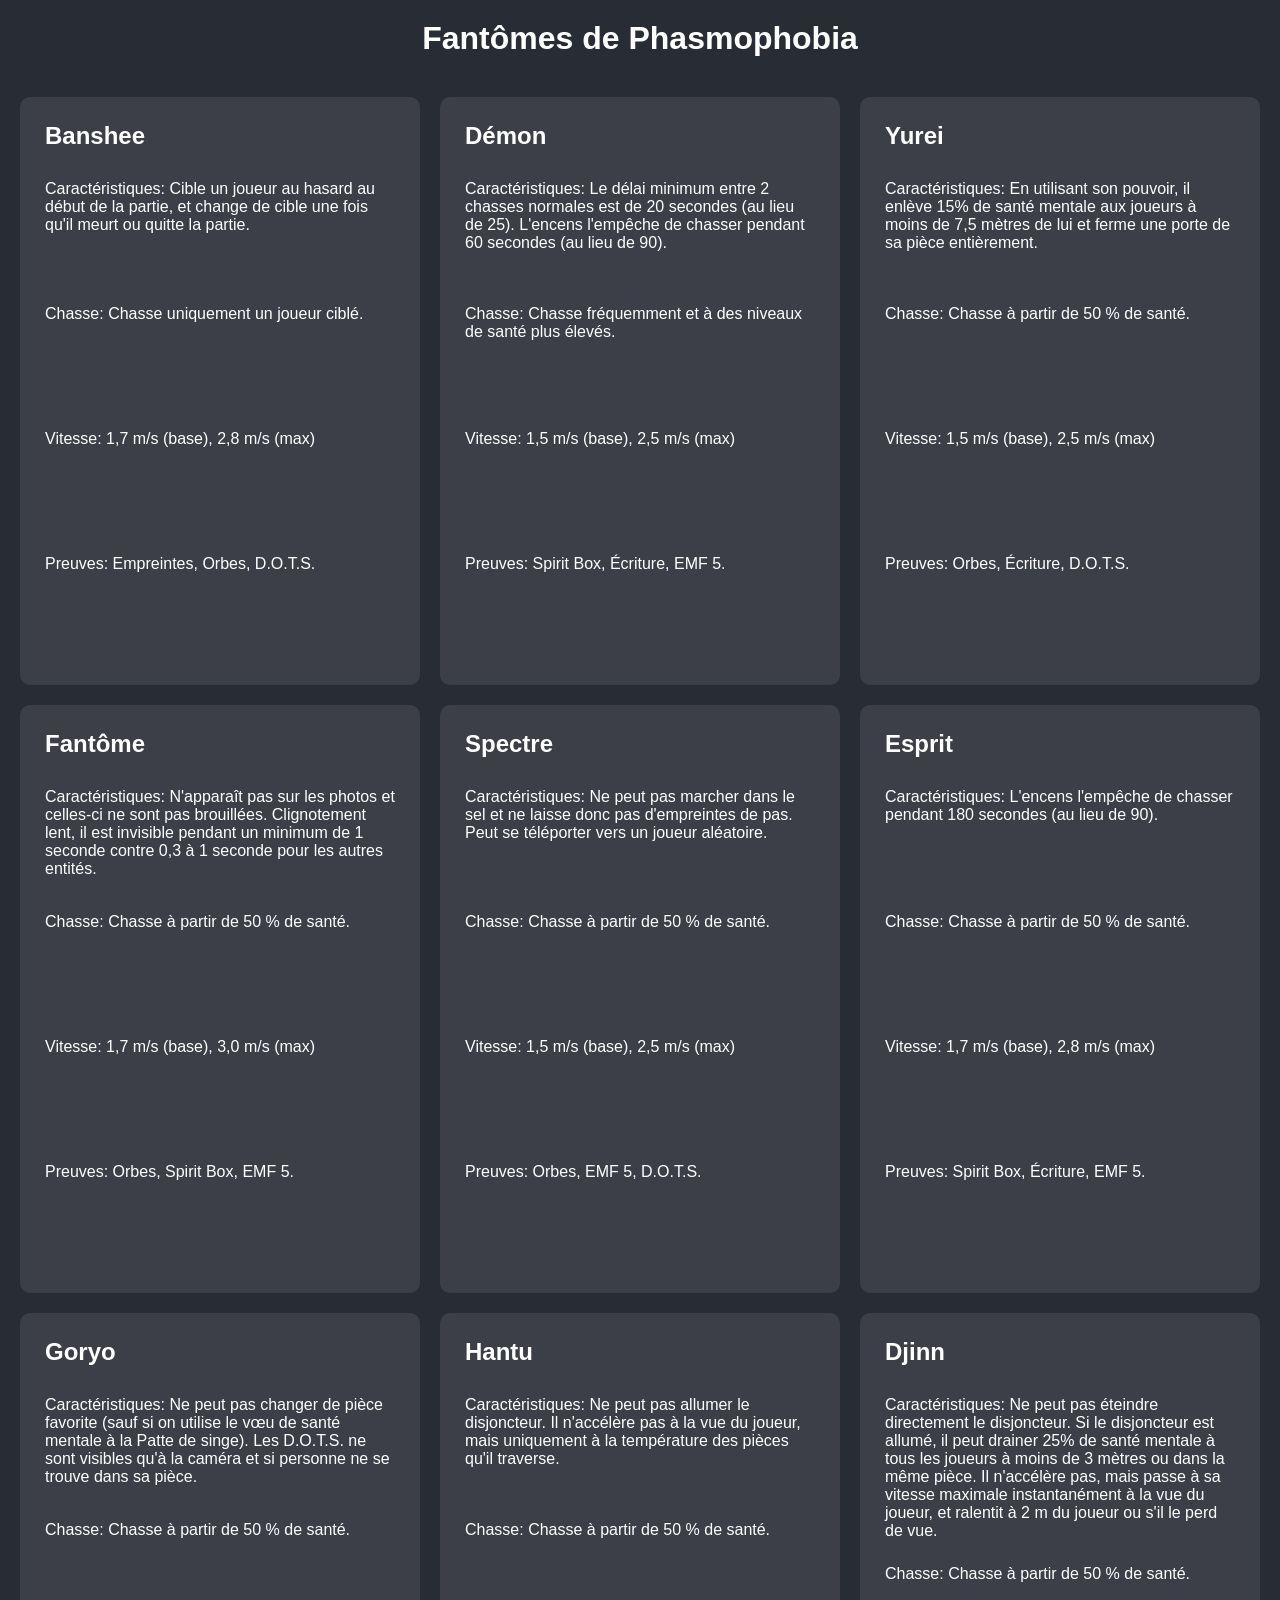
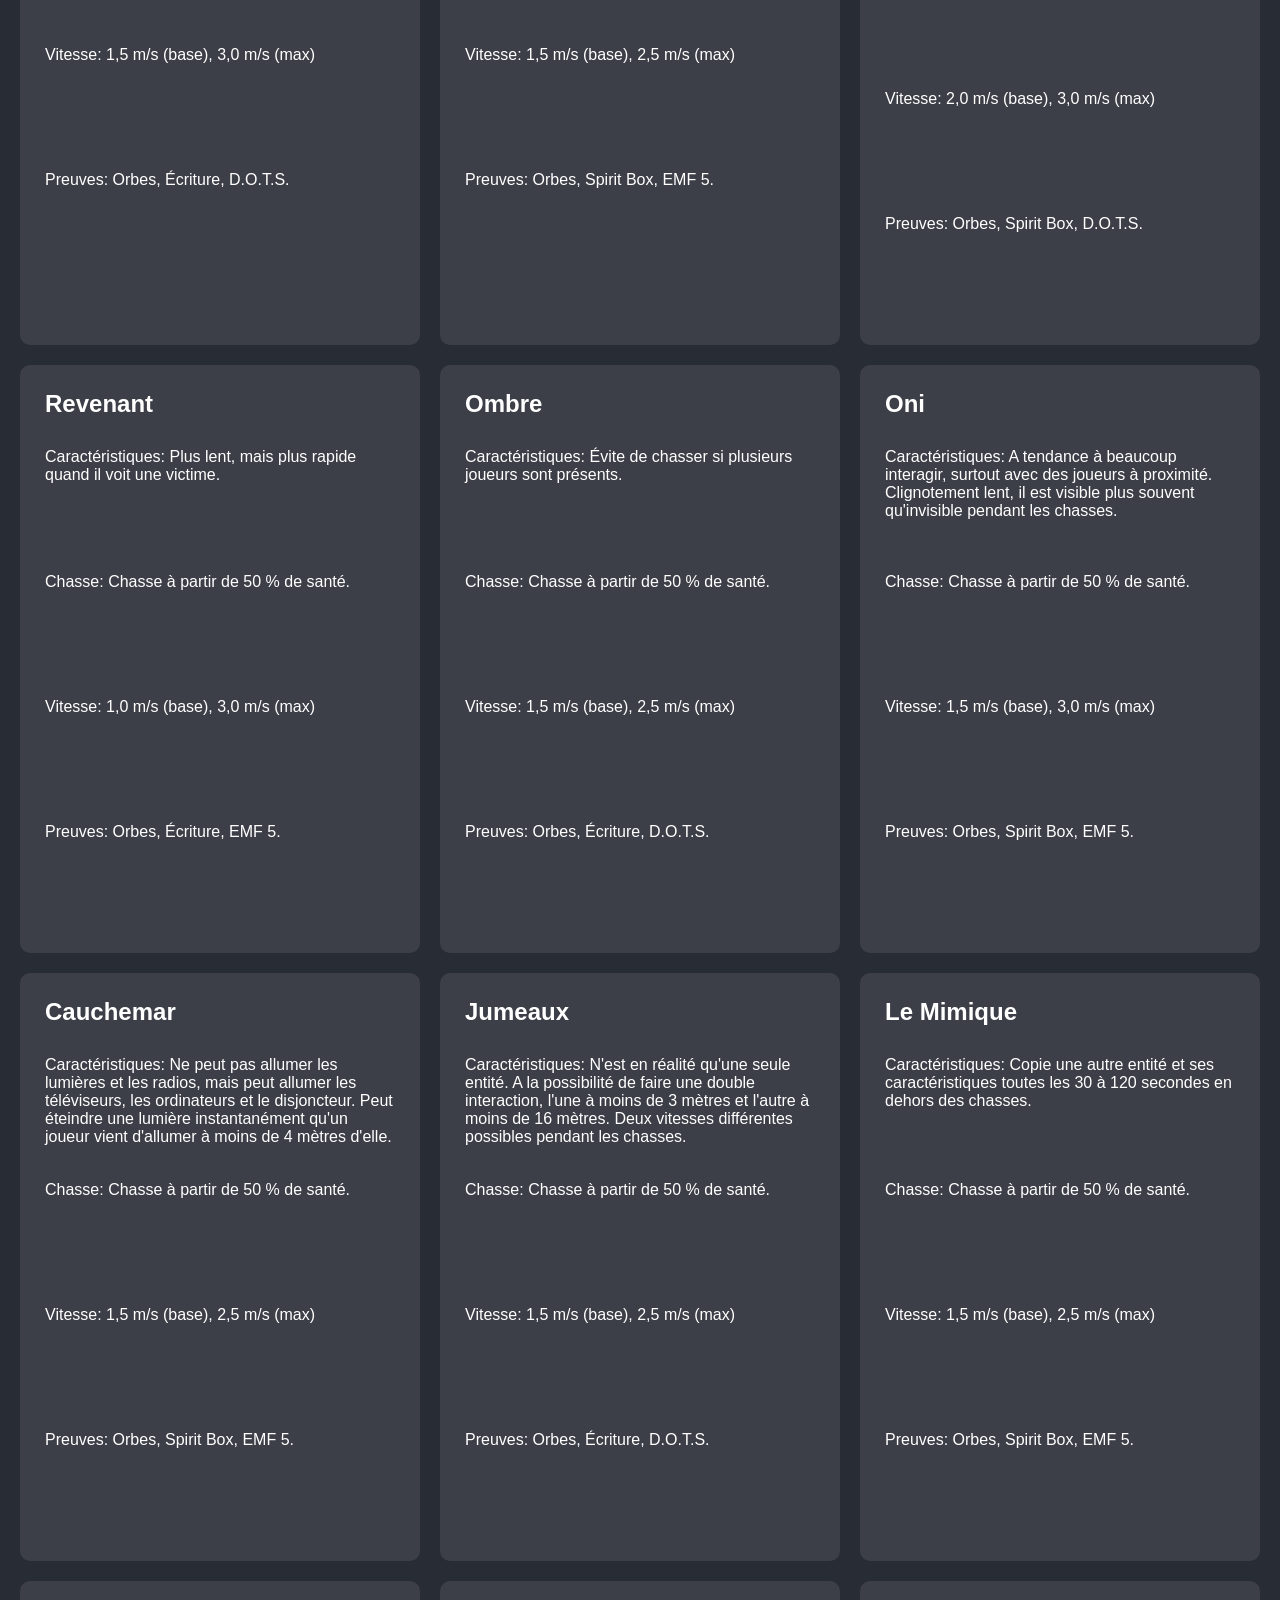
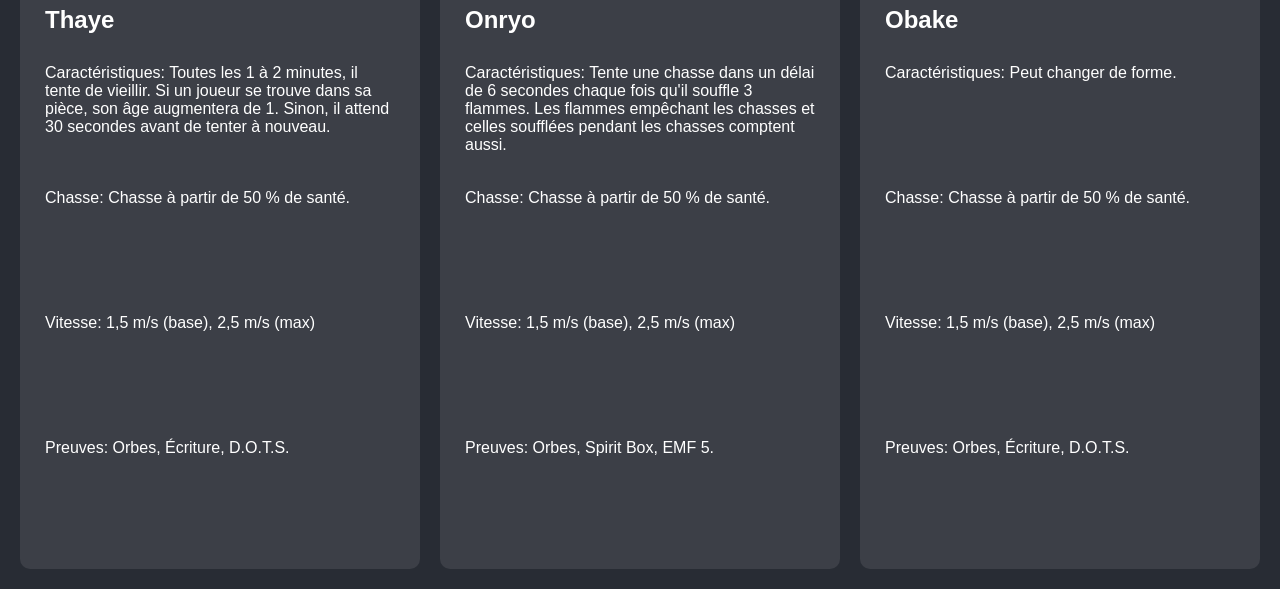
==== index.html @ 34707c2a "Add files via upload" ====
<!DOCTYPE html>
<html lang="fr">
<head>
    <meta charset="UTF-8">
    <meta name="viewport" content="width=device-width, initial-scale=1.0">
    <title>Fantômes de Phasmophobia</title>
    <link rel="stylesheet" href="styles.css">
</head>
<body>
    <header>
        <h1>Fantômes de Phasmophobia</h1>
    </header>
    <main>
        <section id="ghosts-container"></section>
    </main>
    <script src="script.js"></script>
</body>
</html>
---- styles.css ----
/* styles.css */
body {
    font-family: Arial, sans-serif;
    background-color: #282c34;
    color: white;
    margin: 0;
}

header {
    text-align: center;
    padding: 20px;
}

h1 {
    margin: 0;
}

#ghosts-container {
    display: grid;
    grid-template-columns: repeat(auto-fill, minmax(300px, 1fr));
    gap: 20px;
    padding: 20px;
}

.card {
    background-color: #3c3f47;
    border-radius: 10px;
    padding: 15px;
    transition: transform 0.3s;
}

/* Ajout d'une hauteur minimum et d'un padding plus important pour les titres et les paragraphes */
.card h2, .card h3 {
    padding: 10px; /* Ajoute un peu d'espace autour des titres */
}

.card p {
    min-height: 100px; /* Définir une hauteur minimale pour les paragraphes afin d'avoir plus d'espace */
    padding: 10px; /* Ajoute un peu d'espace autour du texte */
}

.card:hover {
    transform: scale(1.05);
}

h2 {
    margin: 0 0 10px;
}

h3 {
    margin: 10px 0 5px;
}

p {
    margin: 5px 0;
}
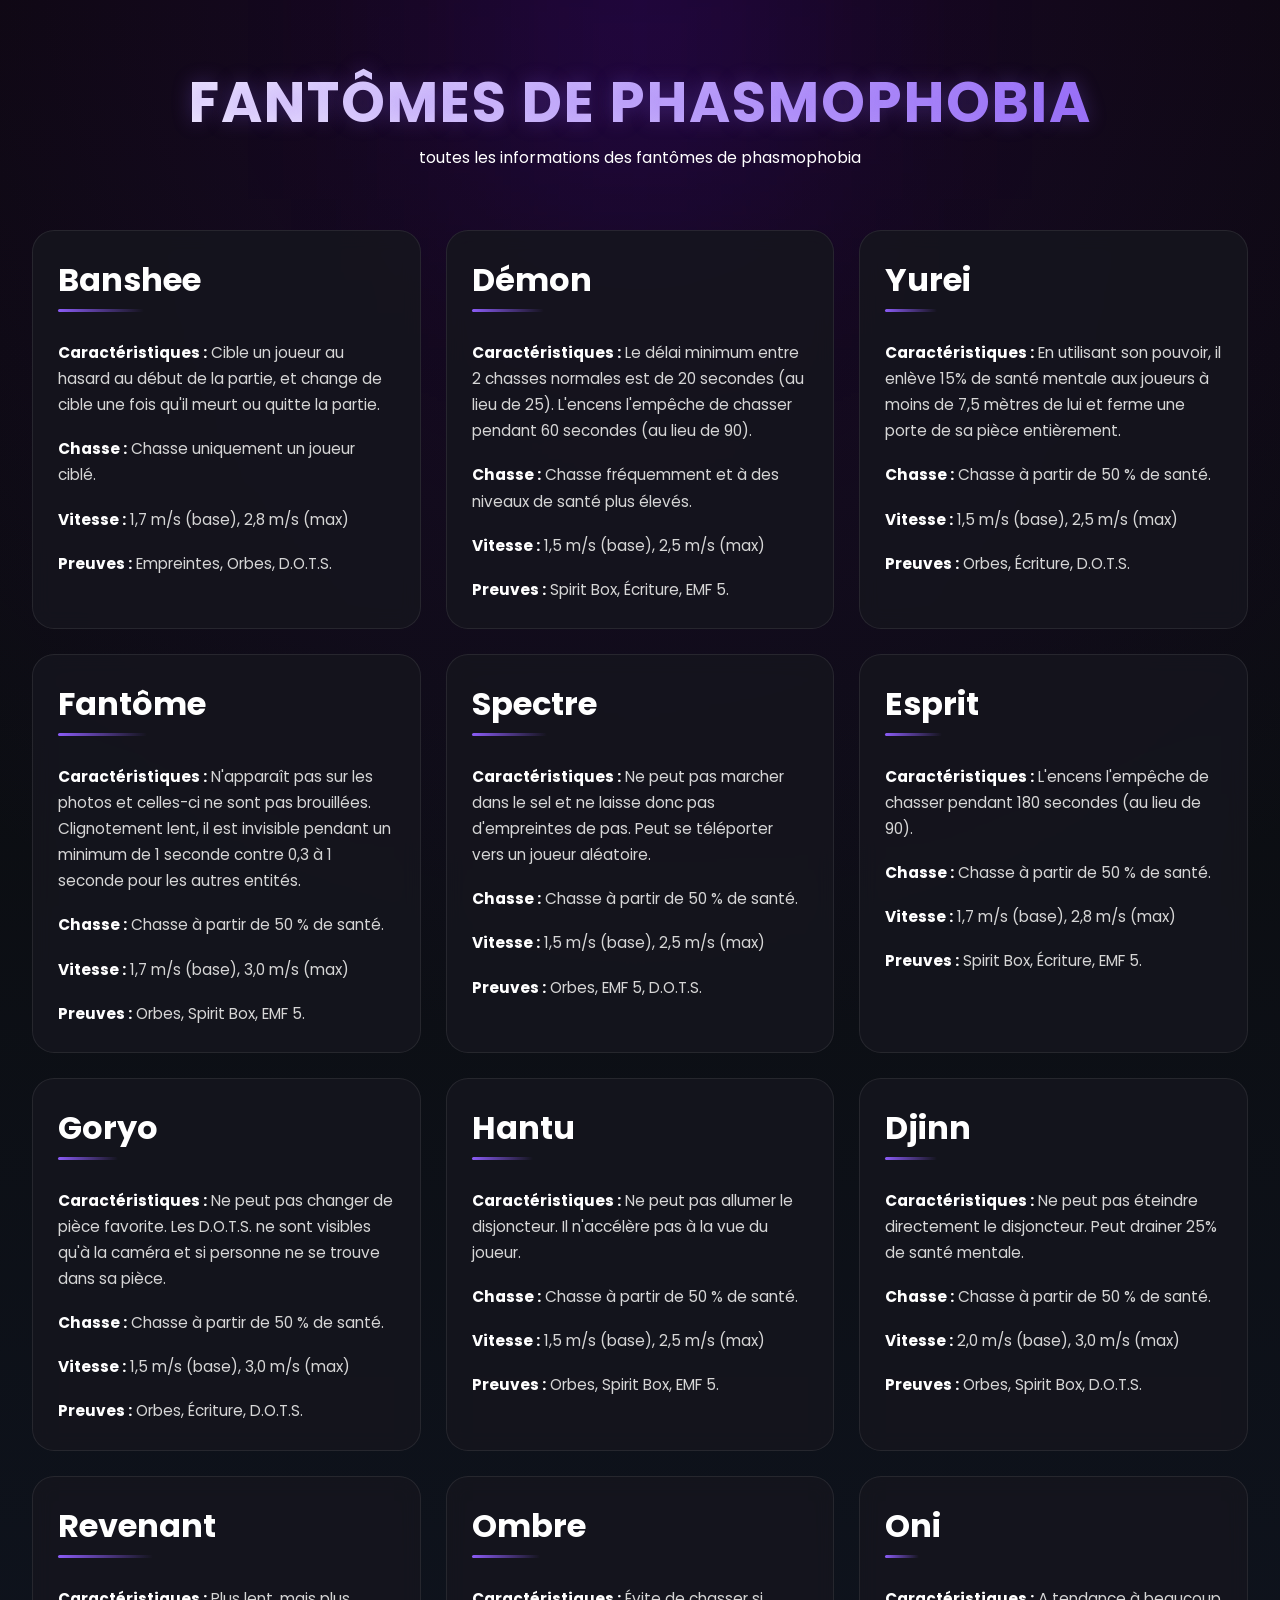
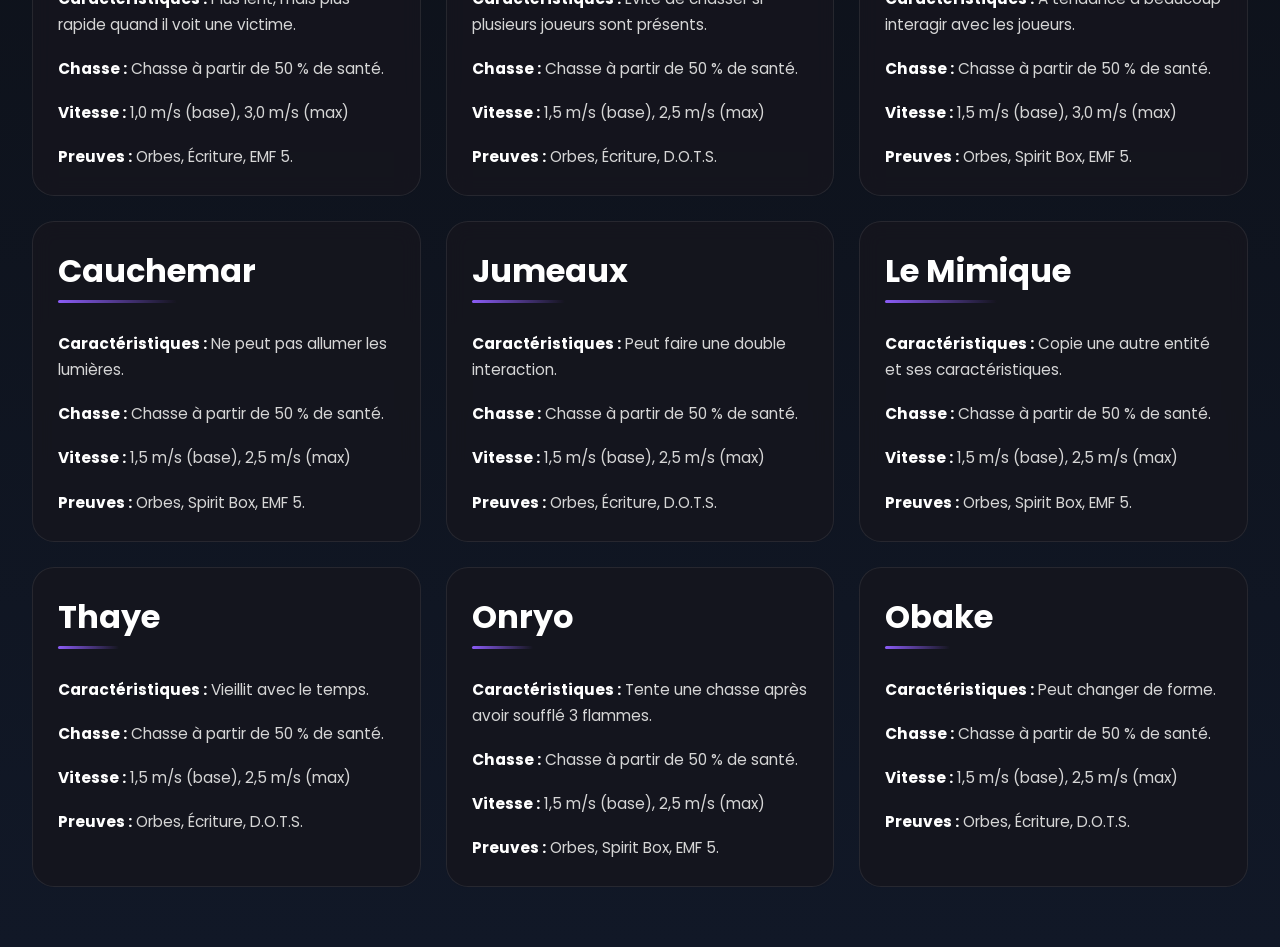
==== commit 134c3616: "Add files via upload" ====
--- a/index.html
+++ b/index.html
@@ -9,6 +9,9 @@
 <body>
     <header>
         <h1>Fantômes de Phasmophobia</h1>
+       <p class="subtilte">
+         toutes les informations des fantômes de phasmophobia
+       </p> 
     </header>
     <main>
         <section id="ghosts-container"></section>
--- a/styles.css
+++ b/styles.css
@@ -1,56 +1,229 @@
 /* styles.css */
-body {
-    font-family: Arial, sans-serif;
-    background-color: #282c34;
+
+@import url('https://fonts.googleapis.com/css2?family=Poppins:wght@300;400;500;600;700&display=swap');
+
+*{
+    margin: 0;
+    padding: 0;
+    box-sizing: border-box;
+}
+
+body{
+    font-family: 'Poppins', sans-serif;
+    background:
+        radial-gradient(circle at top, rgba(75, 0, 130, 0.25), transparent 40%),
+        linear-gradient(180deg, #090909 0%, #111827 100%);
     color: white;
-    margin: 0;
-}
-
-header {
+    min-height: 100vh;
+    overflow-x: hidden;
+}
+
+/* SCROLLBAR */
+
+::-webkit-scrollbar{
+    width: 10px;
+}
+
+::-webkit-scrollbar-track{
+    background: #111;
+}
+
+::-webkit-scrollbar-thumb{
+    background: #5f5fff;
+    border-radius: 20px;
+}
+
+/* HEADER */
+
+header{
     text-align: center;
-    padding: 20px;
-}
-
-h1 {
-    margin: 0;
-}
-
-#ghosts-container {
+    padding: 60px 20px 30px;
+    position: relative;
+}
+
+header::after{
+    content: "";
+    position: absolute;
+    width: 300px;
+    height: 300px;
+    background: rgba(104, 0, 255, 0.15);
+    filter: blur(120px);
+    top: -100px;
+    left: 50%;
+    transform: translateX(-50%);
+    z-index: -1;
+}
+
+h1{
+    font-size: 3.5rem;
+    font-weight: 700;
+    letter-spacing: 2px;
+    text-transform: uppercase;
+
+    background: linear-gradient(90deg, #ffffff, #8b5cf6);
+    -webkit-background-clip: text;
+    -webkit-text-fill-color: transparent;
+
+    text-shadow: 0 0 20px rgba(139, 92, 246, 0.3);
+}
+
+.subtitle{
+    margin-top: 10px;
+    color: #bdbdbd;
+    font-size: 1rem;
+}
+
+/* GRID */
+
+#ghosts-container{
+    width: 95%;
+    max-width: 1700px;
+    margin: auto;
+
     display: grid;
-    grid-template-columns: repeat(auto-fill, minmax(300px, 1fr));
-    gap: 20px;
-    padding: 20px;
-}
-
-.card {
-    background-color: #3c3f47;
-    border-radius: 10px;
-    padding: 15px;
-    transition: transform 0.3s;
-}
-
-/* Ajout d'une hauteur minimum et d'un padding plus important pour les titres et les paragraphes */
-.card h2, .card h3 {
-    padding: 10px; /* Ajoute un peu d'espace autour des titres */
-}
-
-.card p {
-    min-height: 100px; /* Définir une hauteur minimale pour les paragraphes afin d'avoir plus d'espace */
-    padding: 10px; /* Ajoute un peu d'espace autour du texte */
-}
-
-.card:hover {
-    transform: scale(1.05);
-}
-
-h2 {
-    margin: 0 0 10px;
-}
-
-h3 {
-    margin: 10px 0 5px;
-}
-
-p {
-    margin: 5px 0;
-}
+    grid-template-columns: repeat(auto-fit, minmax(320px, 1fr));
+
+    gap: 25px;
+    padding: 30px 0 60px;
+}
+
+/* CARDS */
+
+.card{
+    position: relative;
+
+    background: rgba(22, 22, 30, 0.85);
+    border: 1px solid rgba(255,255,255,0.08);
+
+    backdrop-filter: blur(10px);
+
+    border-radius: 22px;
+
+    padding: 25px;
+
+    overflow: hidden;
+
+    transition:
+        transform 0.35s ease,
+        border 0.35s ease,
+        box-shadow 0.35s ease;
+}
+
+.card::before{
+    content: "";
+
+    position: absolute;
+
+    inset: 0;
+
+    background:
+        linear-gradient(
+            135deg,
+            rgba(139,92,246,0.18),
+            transparent 40%
+        );
+
+    opacity: 0;
+    transition: opacity 0.35s ease;
+}
+
+.card:hover{
+    transform: translateY(-8px) scale(1.02);
+
+    border: 1px solid rgba(139,92,246,0.5);
+
+    box-shadow:
+        0 0 25px rgba(139,92,246,0.2),
+        0 0 80px rgba(139,92,246,0.12);
+}
+
+.card:hover::before{
+    opacity: 1;
+}
+
+/* TITRE FANTÔME */
+
+.card h2{
+    font-size: 2rem;
+    margin-bottom: 18px;
+
+    color: #ffffff;
+
+    position: relative;
+
+    display: inline-block;
+}
+
+.card h2::after{
+    content: "";
+
+    position: absolute;
+
+    left: 0;
+    bottom: -8px;
+
+    width: 60%;
+    height: 3px;
+
+    border-radius: 20px;
+
+    background: linear-gradient(90deg, #8b5cf6, transparent);
+}
+
+/* TEXTES */
+
+.card p{
+    margin-top: 18px;
+
+    line-height: 1.7;
+
+    color: #d6d6d6;
+
+    font-size: 0.96rem;
+}
+
+/* MOTS IMPORTANTS */
+
+.card p strong{
+    color: white;
+}
+
+/* BADGES */
+
+.badge{
+    display: inline-block;
+
+    padding: 6px 12px;
+
+    margin-top: 10px;
+
+    border-radius: 999px;
+
+    background: rgba(139,92,246,0.15);
+
+    border: 1px solid rgba(139,92,246,0.35);
+
+    color: #c7b6ff;
+
+    font-size: 0.8rem;
+
+    font-weight: 600;
+}
+
+/* RESPONSIVE */
+
+@media (max-width: 768px){
+
+    h1{
+        font-size: 2.3rem;
+    }
+
+    .card{
+        padding: 20px;
+    }
+
+    .card h2{
+        font-size: 1.6rem;
+    }
+
+}
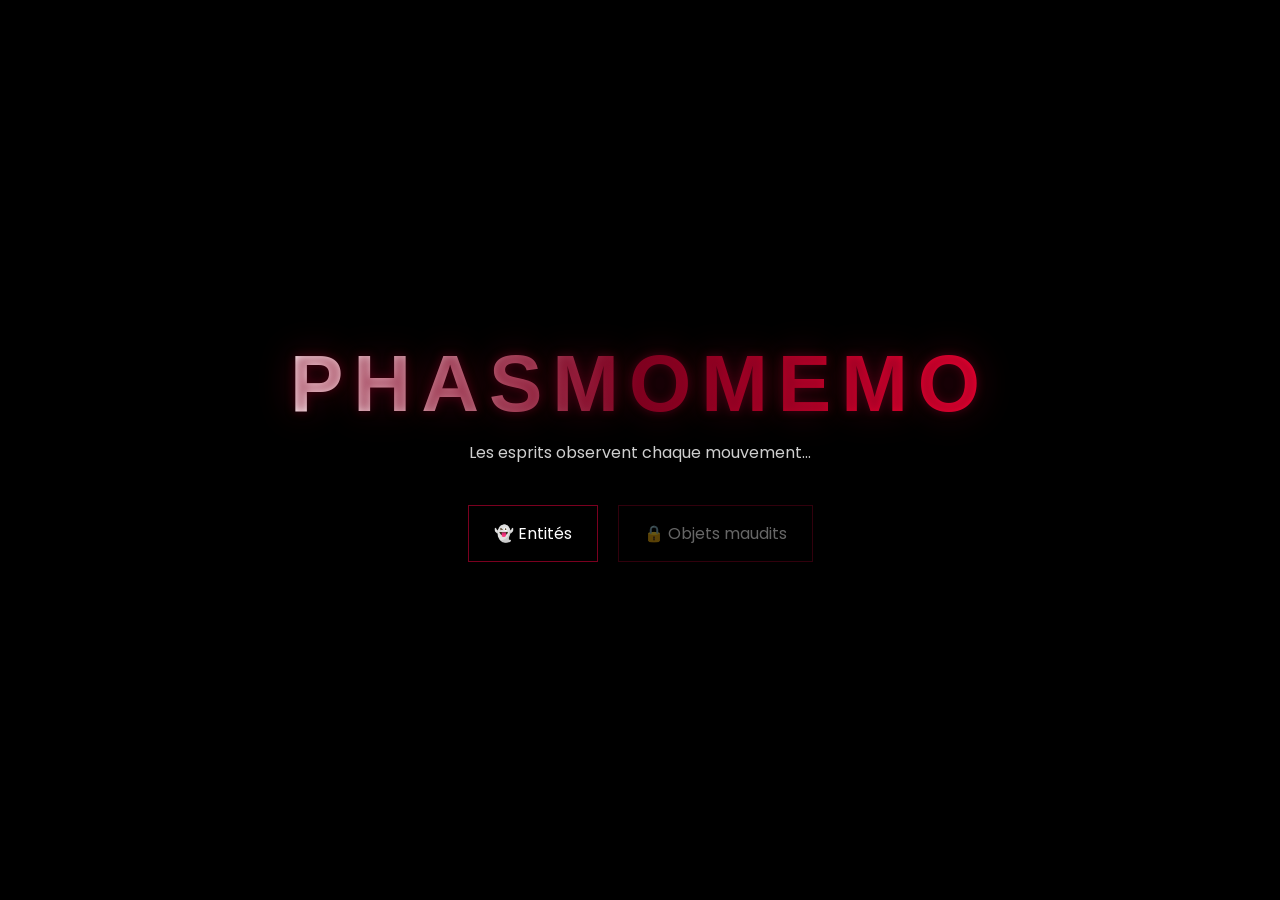
==== commit d837f9bc: "Add files via upload" ====
--- a/index.html
+++ b/index.html
@@ -3,19 +3,82 @@
 <head>
     <meta charset="UTF-8">
     <meta name="viewport" content="width=device-width, initial-scale=1.0">
-    <title>Fantômes de Phasmophobia</title>
+    <title>PHASMOMEMO</title>
     <link rel="stylesheet" href="styles.css">
 </head>
-<body>
-    <header>
-        <h1>Fantômes de Phasmophobia</h1>
-       <p class="subtilte">
-         toutes les informations des fantômes de phasmophobia
-       </p> 
-    </header>
-    <main>
-        <section id="ghosts-container"></section>
-    </main>
-    <script src="script.js"></script>
+
+<body class="home">
+
+    <div class="background-text" id="bg-text"></div>
+
+    <div class="center">
+
+        <h1 class="glitch">PHASMOMEMO</h1>
+        <p class="subtitle">Les esprits observent chaque mouvement...</p>
+
+        <div class="menu">
+            <a href="entities.html" class="btn">👻 Entités</a>
+            <a href="#" class="btn disabled">🔒 Objets maudits</a>
+        </div>
+
+    </div>
+
+<script>
+const ghostFacts = [
+    "Banshee : cible un seul joueur",
+    "Démon : chasse très tôt",
+    "Yurei : baisse la santé mentale",
+    "Revenant : devient rapide en vision",
+    "Deogen : connaît toujours la position",
+    "Ombre : faible activité",
+    "Oni : très agressif",
+    "Moroï : accélère avec peur",
+    "Raiju : boost appareils",
+    "Spectre : téléportation",
+    "Hantu : dépend du froid",
+    "Djinn : rapide si électricité",
+    "Myling : chasse silencieuse",
+    "Poltergeist : lance objets",
+    "Obake : change de forme"
+];
+
+const container = document.getElementById("bg-text");
+
+function createLine() {
+    const line = document.createElement("div");
+    line.classList.add("bg-line");
+
+    line.textContent = ghostFacts[Math.floor(Math.random() * ghostFacts.length)];
+
+    const fromLeft = Math.random() > 0.5;
+
+    line.style.top = Math.random() * 100 + "vh";
+    const speed = Math.random() * 5 + 9;
+    line.style.animationDuration = speed + "s";
+
+    line.style.opacity = (Math.random() * 0.3 + 0.2).toFixed(2);
+
+    if (fromLeft) line.classList.add("from-left");
+    else line.classList.add("from-right");
+
+    container.appendChild(line);
+
+    setTimeout(() => line.remove(), speed * 1000);
+}
+
+/* remplissage fort */
+for (let i = 0; i < 20; i++) {
+    setTimeout(createLine, i * 60);
+}
+
+setInterval(createLine, 160);
+
+/* glitch */
+setInterval(() => {
+    const title = document.querySelector(".glitch");
+    title.style.opacity = Math.random() > 0.94 ? 0.3 : 1;
+}, 200);
+</script>
+
 </body>
-</html>
+</html>
--- a/styles.css
+++ b/styles.css
@@ -1,5 +1,3 @@
-/* styles.css */
-
 @import url('https://fonts.googleapis.com/css2?family=Poppins:wght@300;400;500;600;700&display=swap');
 
 *{
@@ -10,220 +8,299 @@
 
 body{
     font-family: 'Poppins', sans-serif;
-    background:
-        radial-gradient(circle at top, rgba(75, 0, 130, 0.25), transparent 40%),
-        linear-gradient(180deg, #090909 0%, #111827 100%);
+    background: #0b0b10;
     color: white;
     min-height: 100vh;
     overflow-x: hidden;
 }
 
-/* SCROLLBAR */
-
-::-webkit-scrollbar{
-    width: 10px;
-}
-
-::-webkit-scrollbar-track{
-    background: #111;
-}
-
-::-webkit-scrollbar-thumb{
-    background: #5f5fff;
-    border-radius: 20px;
-}
-
-/* HEADER */
+/* =========================================================
+   🧠 ACCUEIL BORDEAUX
+========================================================= */
+
+.home{
+    background: black;
+}
+
+/* fond texte */
+.background-text {
+    position: fixed;
+    inset: 0;
+    overflow: hidden;
+    z-index: 0;
+    pointer-events: none;
+
+    filter: blur(0.2px);
+}
+
+.bg-line {
+    position: absolute;
+    white-space: nowrap;
+
+    font-size: 14px;
+    font-weight: 500;
+
+    color: rgba(120, 0, 30, 0.55); /* BORDEAUX */
+    text-shadow: 0 0 8px rgba(120,0,30,0.4);
+}
+
+/* gauche */
+.from-left{
+    left: -50%;
+    animation: moveRight linear forwards;
+}
+
+/* droite */
+.from-right{
+    right: -50%;
+    animation: moveLeft linear forwards;
+}
+
+/* anim */
+@keyframes moveRight{
+    from { transform: translateX(-100%); }
+    to { transform: translateX(220vw); }
+}
+
+@keyframes moveLeft{
+    from { transform: translateX(100%); }
+    to { transform: translateX(-220vw); }
+}
+
+/* centre */
+.center {
+    position: absolute;
+    top: 50%;
+    left: 50%;
+    transform: translate(-50%, -50%);
+    text-align: center;
+    z-index: 2;
+}
+
+/* TITRE PHASMOMEMO BORDEAUX */
+.glitch {
+    font-size: 80px;
+    font-weight: 800;
+    letter-spacing: 10px;
+
+    text-transform: uppercase;
+
+    background: linear-gradient(90deg, #ffffff, #7a001f, #ff0033);
+    -webkit-background-clip: text;
+    -webkit-text-fill-color: transparent;
+
+    text-shadow:
+        0 0 10px rgba(122,0,31,0.5),
+        0 0 35px rgba(255,0,60,0.25);
+}
+
+/* sous titre */
+.subtitle {
+    margin-top: 10px;
+    color: #cfcfcf;
+}
+
+/* menu */
+.menu {
+    margin-top: 40px;
+    display: flex;
+    gap: 20px;
+    justify-content: center;
+}
+
+.btn {
+    padding: 15px 25px;
+    border: 1px solid #7a001f;
+    color: white;
+    text-decoration: none;
+    transition: 0.3s;
+}
+
+.btn:hover {
+    background: #7a001f;
+    box-shadow: 0 0 25px #7a001f;
+}
+
+.disabled {
+    opacity: 0.4;
+    pointer-events: none;
+}
+
+/* =========================================================
+   👻 ENTITÉS BORDEAUX
+========================================================= */
 
 header{
     text-align: center;
     padding: 60px 20px 30px;
+}
+
+/* TITRE ENTITÉS */
+header h1 {
+    font-size: 3.5rem;
+
+    background: linear-gradient(90deg, #ffffff, #7a001f);
+    -webkit-background-clip: text;
+    -webkit-text-fill-color: transparent;
+
+    text-shadow: 0 0 25px rgba(122,0,31,0.4);
+}
+
+/* GRID */
+#ghosts-container{
+    width: 95%;
+    max-width: 1900px;
+    margin: auto;
+
+    display: grid;
+    grid-template-columns: repeat(5, 1fr);
+
+    gap: 25px;
+    padding: 40px 0 80px;
+}
+
+/* CARTES BORDEAUX */
+.card{
+    min-height: 340px;
+    padding: 25px;
+
+    border-radius: 22px;
+
+    background: linear-gradient(145deg, #141015, #0f0a10);
+
+    border: 1px solid rgba(122,0,31,0.25);
+
+    box-shadow: 0 0 10px rgba(122,0,31,0.15);
+
+    display: flex;
+    flex-direction: column;
+
+    transition: 0.3s;
+}
+
+.card:hover{
+    transform: translateY(-8px) scale(1.02);
+
+    border: 1px solid rgba(122,0,31,0.6);
+    box-shadow:
+        0 0 25px rgba(122,0,31,0.3),
+        0 0 50px rgba(122,0,31,0.15);
+}
+
+/* TITRE CARTE */
+.card h2{
+    font-size: 2rem;
+    margin-bottom: 10px;
     position: relative;
 }
 
-header::after{
+/* trait */
+.card h2::after{
     content: "";
     position: absolute;
-    width: 300px;
-    height: 300px;
-    background: rgba(104, 0, 255, 0.15);
-    filter: blur(120px);
-    top: -100px;
-    left: 50%;
-    transform: translateX(-50%);
-    z-index: -1;
-}
-
-h1{
-    font-size: 3.5rem;
-    font-weight: 700;
-    letter-spacing: 2px;
-    text-transform: uppercase;
-
-    background: linear-gradient(90deg, #ffffff, #8b5cf6);
-    -webkit-background-clip: text;
-    -webkit-text-fill-color: transparent;
-
-    text-shadow: 0 0 20px rgba(139, 92, 246, 0.3);
-}
-
-.subtitle{
+    left: 0;
+    bottom: -6px;
+
+    width: 55%;
+    height: 3px;
+
+    background: linear-gradient(90deg, #7a001f, transparent);
+}
+
+/* texte */
+.card p{
+    font-size: 0.95rem;
     margin-top: 10px;
-    color: #bdbdbd;
-    font-size: 1rem;
-}
-
-/* GRID */
-
-#ghosts-container{
-    width: 95%;
-    max-width: 1700px;
-    margin: auto;
-
-    display: grid;
-    grid-template-columns: repeat(auto-fit, minmax(320px, 1fr));
-
-    gap: 25px;
-    padding: 30px 0 60px;
-}
-
-/* CARDS */
-
-.card{
-    position: relative;
-
-    background: rgba(22, 22, 30, 0.85);
-    border: 1px solid rgba(255,255,255,0.08);
-
-    backdrop-filter: blur(10px);
-
-    border-radius: 22px;
-
-    padding: 25px;
-
-    overflow: hidden;
-
-    transition:
-        transform 0.35s ease,
-        border 0.35s ease,
-        box-shadow 0.35s ease;
-}
-
-.card::before{
-    content: "";
-
-    position: absolute;
-
-    inset: 0;
-
-    background:
-        linear-gradient(
-            135deg,
-            rgba(139,92,246,0.18),
-            transparent 40%
-        );
-
-    opacity: 0;
-    transition: opacity 0.35s ease;
-}
-
-.card:hover{
-    transform: translateY(-8px) scale(1.02);
-
-    border: 1px solid rgba(139,92,246,0.5);
-
-    box-shadow:
-        0 0 25px rgba(139,92,246,0.2),
-        0 0 80px rgba(139,92,246,0.12);
-}
-
-.card:hover::before{
-    opacity: 1;
-}
-
-/* TITRE FANTÔME */
-
-.card h2{
-    font-size: 2rem;
-    margin-bottom: 18px;
-
-    color: #ffffff;
-
-    position: relative;
-
-    display: inline-block;
-}
-
-.card h2::after{
-    content: "";
-
-    position: absolute;
-
-    left: 0;
-    bottom: -8px;
-
-    width: 60%;
-    height: 3px;
-
-    border-radius: 20px;
-
-    background: linear-gradient(90deg, #8b5cf6, transparent);
-}
-
-/* TEXTES */
-
-.card p{
-    margin-top: 18px;
-
-    line-height: 1.7;
-
     color: #d6d6d6;
-
-    font-size: 0.96rem;
-}
-
-/* MOTS IMPORTANTS */
+    line-height: 1.6;
+}
 
 .card p strong{
     color: white;
 }
 
-/* BADGES */
-
-.badge{
-    display: inline-block;
-
-    padding: 6px 12px;
-
-    margin-top: 10px;
-
-    border-radius: 999px;
-
-    background: rgba(139,92,246,0.15);
-
-    border: 1px solid rgba(139,92,246,0.35);
-
-    color: #c7b6ff;
-
-    font-size: 0.8rem;
-
-    font-weight: 600;
-}
-
-/* RESPONSIVE */
+/* =========================================================
+   💀 POPUP
+========================================================= */
+
+body.modal-open{
+    overflow: hidden;
+}
+
+#overlay{
+    position: fixed;
+    inset: 0;
+    background: rgba(0,0,0,0.6);
+    backdrop-filter: blur(10px);
+    opacity: 0;
+    pointer-events: none;
+    transition: 0.3s;
+    z-index: 999;
+}
+
+#overlay.active{
+    opacity: 1;
+    pointer-events: all;
+}
+
+.popup{
+    position: fixed;
+    top: 50%;
+    left: 50%;
+    transform: translate(-50%, -50%) scale(0.8);
+
+    width: 90%;
+    max-width: 600px;
+
+    background: rgba(20,10,12,0.95);
+
+    border: 1px solid rgba(122,0,31,0.6);
+
+    border-radius: 20px;
+    padding: 25px;
+
+    opacity: 0;
+    transition: 0.3s;
+
+    z-index: 1000;
+}
+
+.popup.active{
+    opacity: 1;
+    transform: translate(-50%, -50%) scale(1);
+}
+
+.popup h2{
+    font-size: 2rem;
+    margin-bottom: 15px;
+}
+
+.popup p{
+    margin: 10px 0;
+    color: #ddd;
+    line-height: 1.6;
+}
+
+.close-btn{
+    margin-top: 20px;
+    padding: 10px 15px;
+    background: #7a001f;
+    border: none;
+    color: white;
+    cursor: pointer;
+}
+
+/* =========================================================
+   📱 MOBILE
+========================================================= */
 
 @media (max-width: 768px){
 
-    h1{
-        font-size: 2.3rem;
+    .glitch{
+        font-size: 45px;
     }
 
-    .card{
-        padding: 20px;
+    #ghosts-container{
+        grid-template-columns: repeat(1, 1fr);
     }
-
-    .card h2{
-        font-size: 1.6rem;
-    }
-
 }
